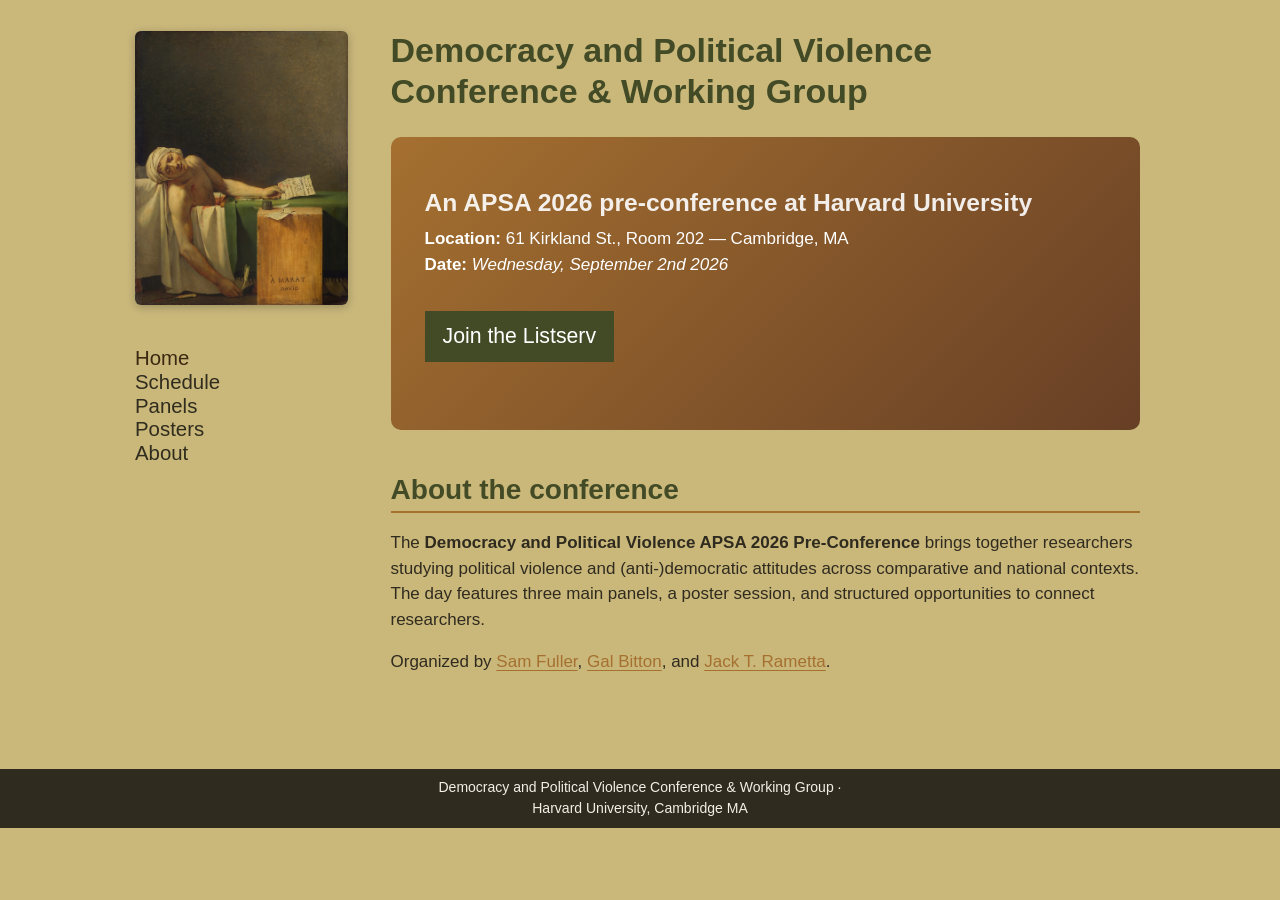
==== index.html @ 14fb2101 "Built site for gh-pages" ====
<!DOCTYPE html>
<html xmlns="http://www.w3.org/1999/xhtml" lang="en" xml:lang="en"><head>

<meta charset="utf-8">
<meta name="generator" content="quarto-1.9.38">

<meta name="viewport" content="width=device-width, initial-scale=1.0, user-scalable=yes">


<title>Democracy &amp; Political Violence Conference – Democracy &amp; Political Violence</title>
<style>
/* Default styles provided by pandoc.
** See https://pandoc.org/MANUAL.html#variables-for-html for config info.
*/
code{white-space: pre-wrap;}
span.smallcaps{font-variant: small-caps;}
div.columns{display: flex; gap: min(4vw, 1.5em);}
div.column{flex: auto; overflow-x: auto;}
div.hanging-indent{margin-left: 1.5em; text-indent: -1.5em;}
ul.task-list{list-style: none;}
ul.task-list li input[type="checkbox"] {
  width: 0.8em;
  margin: 0 0.8em 0.2em -1em; /* quarto-specific, see https://github.com/quarto-dev/quarto-cli/issues/4556 */ 
  vertical-align: middle;
}
</style>


<script src="site_libs/quarto-nav/quarto-nav.js"></script>
<script src="site_libs/quarto-nav/headroom.min.js"></script>
<script src="site_libs/clipboard/clipboard.min.js"></script>
<script src="site_libs/quarto-search/autocomplete.umd.js"></script>
<script src="site_libs/quarto-search/fuse.min.js"></script>
<script src="site_libs/quarto-search/quarto-search.js"></script>
<meta name="quarto:offset" content="./">
<link href="./favicon.ico" rel="icon">
<script src="site_libs/quarto-html/quarto.js" type="module"></script>
<script src="site_libs/quarto-html/tabsets/tabsets.js" type="module"></script>
<script src="site_libs/quarto-html/popper.min.js"></script>
<script src="site_libs/quarto-html/tippy.umd.min.js"></script>
<script src="site_libs/quarto-html/anchor.min.js"></script>
<link href="site_libs/quarto-html/tippy.css" rel="stylesheet">
<link href="site_libs/quarto-html/quarto-syntax-highlighting-15634bcf2e68342d4ad2dfa704d543f6.css" rel="stylesheet" id="quarto-text-highlighting-styles">
<script src="site_libs/bootstrap/bootstrap.min.js"></script>
<link href="site_libs/bootstrap/bootstrap-icons.css" rel="stylesheet">
<link href="site_libs/bootstrap/bootstrap-365cc5925dc5b33f3c7b5e78de36f1bb.min.css" rel="stylesheet" append-hash="true" id="quarto-bootstrap" data-mode="light">
<script id="quarto-search-options" type="application/json">{
  "location": "sidebar",
  "copy-button": false,
  "collapse-after": 3,
  "panel-placement": "start",
  "type": "textbox",
  "limit": 50,
  "keyboard-shortcut": [
    "f",
    "/",
    "s"
  ],
  "show-item-context": false,
  "language": {
    "search-no-results-text": "No results",
    "search-matching-documents-text": "matching documents",
    "search-copy-link-title": "Copy link to search",
    "search-hide-matches-text": "Hide additional matches",
    "search-more-match-text": "more match in this document",
    "search-more-matches-text": "more matches in this document",
    "search-clear-button-title": "Clear",
    "search-text-placeholder": "",
    "search-detached-cancel-button-title": "Cancel",
    "search-submit-button-title": "Submit",
    "search-label": "Search"
  }
}</script>
<link rel="icon" type="image/png" sizes="32x32" href="./favicon-32x32.png">
<link rel="icon" type="image/png" sizes="16x16" href="./favicon-16x16.png">
<link rel="apple-touch-icon" sizes="180x180" href="./apple-touch-icon.png">


<link rel="stylesheet" href="styles.css">
</head>

<body class="nav-sidebar floating fullcontent quarto-light">

<div id="quarto-search-results"></div>
  <header id="quarto-header" class="headroom fixed-top">
  <nav class="quarto-secondary-nav">
    <div class="container-fluid d-flex">
      <button type="button" class="quarto-btn-toggle btn" data-bs-toggle="collapse" role="button" data-bs-target=".quarto-sidebar-collapse-item" aria-controls="quarto-sidebar" aria-expanded="false" aria-label="Toggle sidebar navigation" onclick="if (window.quartoToggleHeadroom) { window.quartoToggleHeadroom(); }">
        <i class="bi bi-layout-text-sidebar-reverse"></i>
      </button>
        <nav class="quarto-page-breadcrumbs" aria-label="breadcrumb"><ol class="breadcrumb"><li class="breadcrumb-item"><a href="./index.html">Home</a></li></ol></nav>
        <a class="flex-grow-1" role="navigation" data-bs-toggle="collapse" data-bs-target=".quarto-sidebar-collapse-item" aria-controls="quarto-sidebar" aria-expanded="false" aria-label="Toggle sidebar navigation" onclick="if (window.quartoToggleHeadroom) { window.quartoToggleHeadroom(); }">      
        </a>
    </div>
  </nav>
</header>
<!-- content -->
<div id="quarto-content" class="quarto-container page-columns page-rows-contents page-layout-article">
<!-- sidebar -->
  <nav id="quarto-sidebar" class="sidebar collapse collapse-horizontal quarto-sidebar-collapse-item sidebar-navigation floating overflow-auto">
    <div class="pt-lg-2 mt-2 text-left sidebar-header">
      <a href="./index.html" class="sidebar-logo-link">
      <img src="./Death_of_Marat_by_David.jpg" alt="" class="sidebar-logo light-content py-0 d-lg-inline d-none">
      <img src="./Death_of_Marat_by_David.jpg" alt="" class="sidebar-logo dark-content py-0 d-lg-inline d-none">
      </a>
      </div>
    <div class="sidebar-menu-container"> 
    <ul class="list-unstyled mt-1">
        <li class="sidebar-item">
  <div class="sidebar-item-container"> 
  <a href="./index.html" class="sidebar-item-text sidebar-link active">
 <span class="menu-text">Home</span></a>
  </div>
</li>
        <li class="sidebar-item">
  <div class="sidebar-item-container"> 
  <a href="./schedule.html" class="sidebar-item-text sidebar-link">
 <span class="menu-text">Schedule</span></a>
  </div>
</li>
        <li class="sidebar-item">
  <div class="sidebar-item-container"> 
  <a href="./panels.html" class="sidebar-item-text sidebar-link">
 <span class="menu-text">Panels</span></a>
  </div>
</li>
        <li class="sidebar-item">
  <div class="sidebar-item-container"> 
  <a href="./posters.html" class="sidebar-item-text sidebar-link">
 <span class="menu-text">Posters</span></a>
  </div>
</li>
        <li class="sidebar-item">
  <div class="sidebar-item-container"> 
  <a href="./about.html" class="sidebar-item-text sidebar-link">
 <span class="menu-text">About</span></a>
  </div>
</li>
    </ul>
    </div>
</nav>
<div id="quarto-sidebar-glass" class="quarto-sidebar-collapse-item" data-bs-toggle="collapse" data-bs-target=".quarto-sidebar-collapse-item"></div>
<!-- margin-sidebar -->
    
<!-- main -->
<main class="content" id="quarto-document-content">

<header id="title-block-header" class="quarto-title-block default">
<div class="quarto-title">
<h1 class="title">Democracy and Political Violence<br>Conference &amp; Working Group</h1>
</div>



<div class="quarto-title-meta">

    
  
    
  </div>
  


</header>


<section id="an-apsa-2026-pre-conference-at-harvard-university" class="level3 hero-banner">
<h3 class="anchored" data-anchor-id="an-apsa-2026-pre-conference-at-harvard-university">An APSA 2026 pre-conference at Harvard University</h3>
<p><strong>Location:</strong> 61 Kirkland St., Room 202 — Cambridge, MA<br> <strong>Date:</strong> <em>Wednesday, September 2nd 2026</em></p>
<p><a href="https://groups.io/g/dpv/join" class="btn btn-primary btn-lg" target="_blank">Join the Listserv</a></p>
</section>
<section id="about-the-conference" class="level2">
<h2 class="anchored" data-anchor-id="about-the-conference">About the conference</h2>
<p>The <strong>Democracy and Political Violence APSA 2026 Pre-Conference</strong> brings together researchers studying political violence and (anti-)democratic attitudes across comparative and national contexts. The day features three main panels, a poster session, and structured opportunities to connect researchers.</p>
<p>Organized by <a href="https://samjfuller.com/">Sam Fuller</a>, <a href="https://galbitton5.github.io/">Gal Bitton</a>, and <a href="https://jackrametta.com/">Jack T. Rametta</a>.</p>


</section>

</main> <!-- /main -->
<script id="quarto-html-after-body" type="application/javascript">
  window.document.addEventListener("DOMContentLoaded", function (event) {
    const icon = "";
    const anchorJS = new window.AnchorJS();
    anchorJS.options = {
      placement: 'right',
      icon: icon
    };
    anchorJS.add('.anchored');
    const isCodeAnnotation = (el) => {
      for (const clz of el.classList) {
        if (clz.startsWith('code-annotation-')) {                     
          return true;
        }
      }
      return false;
    }
    const onCopySuccess = function(e) {
      // button target
      const button = e.trigger;
      // don't keep focus
      button.blur();
      // flash "checked"
      button.classList.add('code-copy-button-checked');
      var currentTitle = button.getAttribute("title");
      button.setAttribute("title", "Copied!");
      let tooltip;
      if (window.bootstrap) {
        button.setAttribute("data-bs-toggle", "tooltip");
        button.setAttribute("data-bs-placement", "left");
        button.setAttribute("data-bs-title", "Copied!");
        tooltip = new bootstrap.Tooltip(button, 
          { trigger: "manual", 
            customClass: "code-copy-button-tooltip",
            offset: [0, -8]});
        tooltip.show();    
      }
      setTimeout(function() {
        if (tooltip) {
          tooltip.hide();
          button.removeAttribute("data-bs-title");
          button.removeAttribute("data-bs-toggle");
          button.removeAttribute("data-bs-placement");
        }
        button.setAttribute("title", currentTitle);
        button.classList.remove('code-copy-button-checked');
      }, 1000);
      // clear code selection
      e.clearSelection();
    }
    const getTextToCopy = function(trigger) {
      const outerScaffold = trigger.parentElement.cloneNode(true);
      const codeEl = outerScaffold.querySelector('code');
      for (const childEl of codeEl.children) {
        if (isCodeAnnotation(childEl)) {
          childEl.remove();
        }
      }
      return codeEl.innerText;
    }
    const clipboard = new window.ClipboardJS('.code-copy-button:not([data-in-quarto-modal])', {
      text: getTextToCopy
    });
    clipboard.on('success', onCopySuccess);
    if (window.document.getElementById('quarto-embedded-source-code-modal')) {
      const clipboardModal = new window.ClipboardJS('.code-copy-button[data-in-quarto-modal]', {
        text: getTextToCopy,
        container: window.document.getElementById('quarto-embedded-source-code-modal')
      });
      clipboardModal.on('success', onCopySuccess);
    }
      var localhostRegex = new RegExp(/^(?:http|https):\/\/localhost\:?[0-9]*\//);
      var mailtoRegex = new RegExp(/^mailto:/);
        var filterRegex = new RegExp("https:\/\/dpvconf\.com");
      var isInternal = (href) => {
          return filterRegex.test(href) || localhostRegex.test(href) || mailtoRegex.test(href);
      }
      // Inspect non-navigation links and adorn them if external
     var links = window.document.querySelectorAll('a[href]:not(.nav-link):not(.navbar-brand):not(.toc-action):not(.sidebar-link):not(.sidebar-item-toggle):not(.pagination-link):not(.no-external):not([aria-hidden]):not(.dropdown-item):not(.quarto-navigation-tool):not(.about-link)');
      for (var i=0; i<links.length; i++) {
        const link = links[i];
        if (!isInternal(link.href)) {
          // undo the damage that might have been done by quarto-nav.js in the case of
          // links that we want to consider external
          if (link.dataset.originalHref !== undefined) {
            link.href = link.dataset.originalHref;
          }
        }
      }
    function tippyHover(el, contentFn, onTriggerFn, onUntriggerFn) {
      const config = {
        allowHTML: true,
        maxWidth: 500,
        delay: 100,
        arrow: false,
        appendTo: function(el) {
            return el.parentElement;
        },
        interactive: true,
        interactiveBorder: 10,
        theme: 'quarto',
        placement: 'bottom-start',
      };
      if (contentFn) {
        config.content = contentFn;
      }
      if (onTriggerFn) {
        config.onTrigger = onTriggerFn;
      }
      if (onUntriggerFn) {
        config.onUntrigger = onUntriggerFn;
      }
      window.tippy(el, config); 
    }
    const noterefs = window.document.querySelectorAll('a[role="doc-noteref"]');
    for (var i=0; i<noterefs.length; i++) {
      const ref = noterefs[i];
      tippyHover(ref, function() {
        // use id or data attribute instead here
        let href = ref.getAttribute('data-footnote-href') || ref.getAttribute('href');
        try { href = new URL(href).hash; } catch {}
        const id = href.replace(/^#\/?/, "");
        const note = window.document.getElementById(id);
        if (note) {
          return note.innerHTML;
        } else {
          return "";
        }
      });
    }
    const xrefs = window.document.querySelectorAll('a.quarto-xref');
    const processXRef = (id, note) => {
      // Strip column container classes
      const stripColumnClz = (el) => {
        el.classList.remove("page-full", "page-columns");
        if (el.children) {
          for (const child of el.children) {
            stripColumnClz(child);
          }
        }
      }
      stripColumnClz(note)
      if (id === null || id.startsWith('sec-')) {
        // Special case sections, only their first couple elements
        const container = document.createElement("div");
        if (note.children && note.children.length > 2) {
          container.appendChild(note.children[0].cloneNode(true));
          for (let i = 1; i < note.children.length; i++) {
            const child = note.children[i];
            if (child.tagName === "P" && child.innerText === "") {
              continue;
            } else {
              container.appendChild(child.cloneNode(true));
              break;
            }
          }
          if (window.Quarto?.typesetMath) {
            window.Quarto.typesetMath(container);
          }
          return container.innerHTML
        } else {
          if (window.Quarto?.typesetMath) {
            window.Quarto.typesetMath(note);
          }
          return note.innerHTML;
        }
      } else {
        // Remove any anchor links if they are present
        const anchorLink = note.querySelector('a.anchorjs-link');
        if (anchorLink) {
          anchorLink.remove();
        }
        if (window.Quarto?.typesetMath) {
          window.Quarto.typesetMath(note);
        }
        if (note.classList.contains("callout")) {
          return note.outerHTML;
        } else {
          return note.innerHTML;
        }
      }
    }
    for (var i=0; i<xrefs.length; i++) {
      const xref = xrefs[i];
      tippyHover(xref, undefined, function(instance) {
        instance.disable();
        let url = xref.getAttribute('href');
        let hash = undefined; 
        if (url.startsWith('#')) {
          hash = url;
        } else {
          try { hash = new URL(url).hash; } catch {}
        }
        if (hash) {
          const id = hash.replace(/^#\/?/, "");
          const note = window.document.getElementById(id);
          if (note !== null) {
            try {
              const html = processXRef(id, note.cloneNode(true));
              instance.setContent(html);
            } finally {
              instance.enable();
              instance.show();
            }
          } else {
            // See if we can fetch this
            fetch(url.split('#')[0])
            .then(res => res.text())
            .then(html => {
              const parser = new DOMParser();
              const htmlDoc = parser.parseFromString(html, "text/html");
              const note = htmlDoc.getElementById(id);
              if (note !== null) {
                const html = processXRef(id, note);
                instance.setContent(html);
              } 
            }).finally(() => {
              instance.enable();
              instance.show();
            });
          }
        } else {
          // See if we can fetch a full url (with no hash to target)
          // This is a special case and we should probably do some content thinning / targeting
          fetch(url)
          .then(res => res.text())
          .then(html => {
            const parser = new DOMParser();
            const htmlDoc = parser.parseFromString(html, "text/html");
            const note = htmlDoc.querySelector('main.content');
            if (note !== null) {
              // This should only happen for chapter cross references
              // (since there is no id in the URL)
              // remove the first header
              if (note.children.length > 0 && note.children[0].tagName === "HEADER") {
                note.children[0].remove();
              }
              const html = processXRef(null, note);
              instance.setContent(html);
            } 
          }).finally(() => {
            instance.enable();
            instance.show();
          });
        }
      }, function(instance) {
      });
    }
        let selectedAnnoteEl;
        const selectorForAnnotation = ( cell, annotation) => {
          let cellAttr = 'data-code-cell="' + cell + '"';
          let lineAttr = 'data-code-annotation="' +  annotation + '"';
          const selector = 'span[' + cellAttr + '][' + lineAttr + ']';
          return selector;
        }
        const selectCodeLines = (annoteEl) => {
          const doc = window.document;
          const targetCell = annoteEl.getAttribute("data-target-cell");
          const targetAnnotation = annoteEl.getAttribute("data-target-annotation");
          const annoteSpan = window.document.querySelector(selectorForAnnotation(targetCell, targetAnnotation));
          const lines = annoteSpan.getAttribute("data-code-lines").split(",");
          const lineIds = lines.map((line) => {
            return targetCell + "-" + line;
          })
          let top = null;
          let height = null;
          let parent = null;
          if (lineIds.length > 0) {
              //compute the position of the single el (top and bottom and make a div)
              const el = window.document.getElementById(lineIds[0]);
              top = el.offsetTop;
              height = el.offsetHeight;
              parent = el.parentElement.parentElement;
            if (lineIds.length > 1) {
              const lastEl = window.document.getElementById(lineIds[lineIds.length - 1]);
              const bottom = lastEl.offsetTop + lastEl.offsetHeight;
              height = bottom - top;
            }
            if (top !== null && height !== null && parent !== null) {
              // cook up a div (if necessary) and position it 
              let div = window.document.getElementById("code-annotation-line-highlight");
              if (div === null) {
                div = window.document.createElement("div");
                div.setAttribute("id", "code-annotation-line-highlight");
                div.style.position = 'absolute';
                parent.appendChild(div);
              }
              div.style.top = top - 2 + "px";
              div.style.height = height + 4 + "px";
              div.style.left = 0;
              let gutterDiv = window.document.getElementById("code-annotation-line-highlight-gutter");
              if (gutterDiv === null) {
                gutterDiv = window.document.createElement("div");
                gutterDiv.setAttribute("id", "code-annotation-line-highlight-gutter");
                gutterDiv.style.position = 'absolute';
                const codeCell = window.document.getElementById(targetCell);
                const gutter = codeCell.querySelector('.code-annotation-gutter');
                gutter.appendChild(gutterDiv);
              }
              gutterDiv.style.top = top - 2 + "px";
              gutterDiv.style.height = height + 4 + "px";
            }
            selectedAnnoteEl = annoteEl;
          }
        };
        const unselectCodeLines = () => {
          const elementsIds = ["code-annotation-line-highlight", "code-annotation-line-highlight-gutter"];
          elementsIds.forEach((elId) => {
            const div = window.document.getElementById(elId);
            if (div) {
              div.remove();
            }
          });
          selectedAnnoteEl = undefined;
        };
          // Handle positioning of the toggle
      window.addEventListener(
        "resize",
        throttle(() => {
          elRect = undefined;
          if (selectedAnnoteEl) {
            selectCodeLines(selectedAnnoteEl);
          }
        }, 10)
      );
      function throttle(fn, ms) {
      let throttle = false;
      let timer;
        return (...args) => {
          if(!throttle) { // first call gets through
              fn.apply(this, args);
              throttle = true;
          } else { // all the others get throttled
              if(timer) clearTimeout(timer); // cancel #2
              timer = setTimeout(() => {
                fn.apply(this, args);
                timer = throttle = false;
              }, ms);
          }
        };
      }
        // Attach click handler to the DT
        const annoteDls = window.document.querySelectorAll('dt[data-target-cell]');
        for (const annoteDlNode of annoteDls) {
          annoteDlNode.addEventListener('click', (event) => {
            const clickedEl = event.target;
            if (clickedEl !== selectedAnnoteEl) {
              unselectCodeLines();
              const activeEl = window.document.querySelector('dt[data-target-cell].code-annotation-active');
              if (activeEl) {
                activeEl.classList.remove('code-annotation-active');
              }
              selectCodeLines(clickedEl);
              clickedEl.classList.add('code-annotation-active');
            } else {
              // Unselect the line
              unselectCodeLines();
              clickedEl.classList.remove('code-annotation-active');
            }
          });
        }
    const findCites = (el) => {
      const parentEl = el.parentElement;
      if (parentEl) {
        const cites = parentEl.dataset.cites;
        if (cites) {
          return {
            el,
            cites: cites.split(' ')
          };
        } else {
          return findCites(el.parentElement)
        }
      } else {
        return undefined;
      }
    };
    var bibliorefs = window.document.querySelectorAll('a[role="doc-biblioref"]');
    for (var i=0; i<bibliorefs.length; i++) {
      const ref = bibliorefs[i];
      const citeInfo = findCites(ref);
      if (citeInfo) {
        tippyHover(citeInfo.el, function() {
          var popup = window.document.createElement('div');
          citeInfo.cites.forEach(function(cite) {
            var citeDiv = window.document.createElement('div');
            citeDiv.classList.add('hanging-indent');
            citeDiv.classList.add('csl-entry');
            var biblioDiv = window.document.getElementById('ref-' + cite);
            if (biblioDiv) {
              citeDiv.innerHTML = biblioDiv.innerHTML;
            }
            popup.appendChild(citeDiv);
          });
          return popup.innerHTML;
        });
      }
    }
  });
  </script>
</div> <!-- /content -->
<footer class="footer">
  <div class="nav-footer">
    <div class="nav-footer-left">
      &nbsp;
    </div>   
    <div class="nav-footer-center">
<p>Democracy and Political Violence Conference &amp; Working Group · Harvard University, Cambridge MA</p>
</div>
    <div class="nav-footer-right">
      &nbsp;
    </div>
  </div>
</footer>




</body></html>
---- site_libs/quarto-html/tippy.css ----
.tippy-box[data-animation=fade][data-state=hidden]{opacity:0}[data-tippy-root]{max-width:calc(100vw - 10px)}.tippy-box{position:relative;background-color:#333;color:#fff;border-radius:4px;font-size:14px;line-height:1.4;white-space:normal;outline:0;transition-property:transform,visibility,opacity}.tippy-box[data-placement^=top]>.tippy-arrow{bottom:0}.tippy-box[data-placement^=top]>.tippy-arrow:before{bottom:-7px;left:0;border-width:8px 8px 0;border-top-color:initial;transform-origin:center top}.tippy-box[data-placement^=bottom]>.tippy-arrow{top:0}.tippy-box[data-placement^=bottom]>.tippy-arrow:before{top:-7px;left:0;border-width:0 8px 8px;border-bottom-color:initial;transform-origin:center bottom}.tippy-box[data-placement^=left]>.tippy-arrow{right:0}.tippy-box[data-placement^=left]>.tippy-arrow:before{border-width:8px 0 8px 8px;border-left-color:initial;right:-7px;transform-origin:center left}.tippy-box[data-placement^=right]>.tippy-arrow{left:0}.tippy-box[data-placement^=right]>.tippy-arrow:before{left:-7px;border-width:8px 8px 8px 0;border-right-color:initial;transform-origin:center right}.tippy-box[data-inertia][data-state=visible]{transition-timing-function:cubic-bezier(.54,1.5,.38,1.11)}.tippy-arrow{width:16px;height:16px;color:#333}.tippy-arrow:before{content:"";position:absolute;border-color:transparent;border-style:solid}.tippy-content{position:relative;padding:5px 9px;z-index:1}
---- site_libs/quarto-html/quarto-syntax-highlighting-15634bcf2e68342d4ad2dfa704d543f6.css ----
/* quarto syntax highlight colors */
:root {
  --quarto-hl-ot-color: #003B4F;
  --quarto-hl-at-color: #657422;
  --quarto-hl-ss-color: #20794D;
  --quarto-hl-an-color: #5E5E5E;
  --quarto-hl-fu-color: #4758AB;
  --quarto-hl-st-color: #20794D;
  --quarto-hl-cf-color: #003B4F;
  --quarto-hl-op-color: #5E5E5E;
  --quarto-hl-er-color: #AD0000;
  --quarto-hl-bn-color: #AD0000;
  --quarto-hl-al-color: #AD0000;
  --quarto-hl-va-color: #111111;
  --quarto-hl-bu-color: inherit;
  --quarto-hl-ex-color: inherit;
  --quarto-hl-pp-color: #AD0000;
  --quarto-hl-in-color: #5E5E5E;
  --quarto-hl-vs-color: #20794D;
  --quarto-hl-wa-color: #5E5E5E;
  --quarto-hl-do-color: #5E5E5E;
  --quarto-hl-im-color: #00769E;
  --quarto-hl-ch-color: #20794D;
  --quarto-hl-dt-color: #AD0000;
  --quarto-hl-fl-color: #AD0000;
  --quarto-hl-co-color: #5E5E5E;
  --quarto-hl-cv-color: #5E5E5E;
  --quarto-hl-cn-color: #8f5902;
  --quarto-hl-sc-color: #5E5E5E;
  --quarto-hl-dv-color: #AD0000;
  --quarto-hl-kw-color: #003B4F;
}

/* other quarto variables */
:root {
  --quarto-font-monospace: SFMono-Regular, Menlo, Monaco, Consolas, "Liberation Mono", "Courier New", monospace;
}

/* syntax highlight based on Pandoc's rules */
pre > code.sourceCode > span {
  color: #003B4F;
}

code.sourceCode > span {
  color: #003B4F;
}

div.sourceCode,
div.sourceCode pre.sourceCode {
  color: #003B4F;
}

/* Normal */
code span {
  color: #003B4F;
}

/* Alert */
code span.al {
  color: #AD0000;
  font-style: inherit;
}

/* Annotation */
code span.an {
  color: #5E5E5E;
  font-style: inherit;
}

/* Attribute */
code span.at {
  color: #657422;
  font-style: inherit;
}

/* BaseN */
code span.bn {
  color: #AD0000;
  font-style: inherit;
}

/* BuiltIn */
code span.bu {
  font-style: inherit;
}

/* ControlFlow */
code span.cf {
  color: #003B4F;
  font-weight: bold;
  font-style: inherit;
}

/* Char */
code span.ch {
  color: #20794D;
  font-style: inherit;
}

/* Constant */
code span.cn {
  color: #8f5902;
  font-style: inherit;
}

/* Comment */
code span.co {
  color: #5E5E5E;
  font-style: inherit;
}

/* CommentVar */
code span.cv {
  color: #5E5E5E;
  font-style: italic;
}

/* Documentation */
code span.do {
  color: #5E5E5E;
  font-style: italic;
}

/* DataType */
code span.dt {
  color: #AD0000;
  font-style: inherit;
}

/* DecVal */
code span.dv {
  color: #AD0000;
  font-style: inherit;
}

/* Error */
code span.er {
  color: #AD0000;
  font-style: inherit;
}

/* Extension */
code span.ex {
  font-style: inherit;
}

/* Float */
code span.fl {
  color: #AD0000;
  font-style: inherit;
}

/* Function */
code span.fu {
  color: #4758AB;
  font-style: inherit;
}

/* Import */
code span.im {
  color: #00769E;
  font-style: inherit;
}

/* Information */
code span.in {
  color: #5E5E5E;
  font-style: inherit;
}

/* Keyword */
code span.kw {
  color: #003B4F;
  font-weight: bold;
  font-style: inherit;
}

/* Operator */
code span.op {
  color: #5E5E5E;
  font-style: inherit;
}

/* Other */
code span.ot {
  color: #003B4F;
  font-style: inherit;
}

/* Preprocessor */
code span.pp {
  color: #AD0000;
  font-style: inherit;
}

/* SpecialChar */
code span.sc {
  color: #5E5E5E;
  font-style: inherit;
}

/* SpecialString */
code span.ss {
  color: #20794D;
  font-style: inherit;
}

/* String */
code span.st {
  color: #20794D;
  font-style: inherit;
}

/* Variable */
code span.va {
  color: #111111;
  font-style: inherit;
}

/* VerbatimString */
code span.vs {
  color: #20794D;
  font-style: inherit;
}

/* Warning */
code span.wa {
  color: #5E5E5E;
  font-style: italic;
}

.prevent-inlining {
  content: "</";
}

/*# sourceMappingURL=f23921c56f73e400b49028c9186a1aa0.css.map */
---- styles.css ----
/* Sidebar painting (The Death of Marat, J-L. David, 1793) */
.sidebar-logo {
  width: 100%;
  max-width: 240px;
  height: auto;
  border-radius: 6px;
  margin: 0 auto 1.25rem;
  display: block;
  box-shadow: 0 2px 10px rgba(0,0,0,.25);
}
.sidebar-logo-link { display: block; }

.hero-banner {
  background: linear-gradient(135deg, #A57030 0%, #673F25 100%);
  color: #fff;
  padding: 3rem 2rem;
  border-radius: 10px;
  margin: 1.5rem 0 2.5rem;
}
.hero-banner h3 { color: #fff; margin-top: 0; }
.hero-banner a.btn { margin-top: 1rem; }

h2 { border-bottom: 2px solid #A57030; padding-bottom: .3rem; margin-top: 2rem; }
table { font-size: .95rem; }
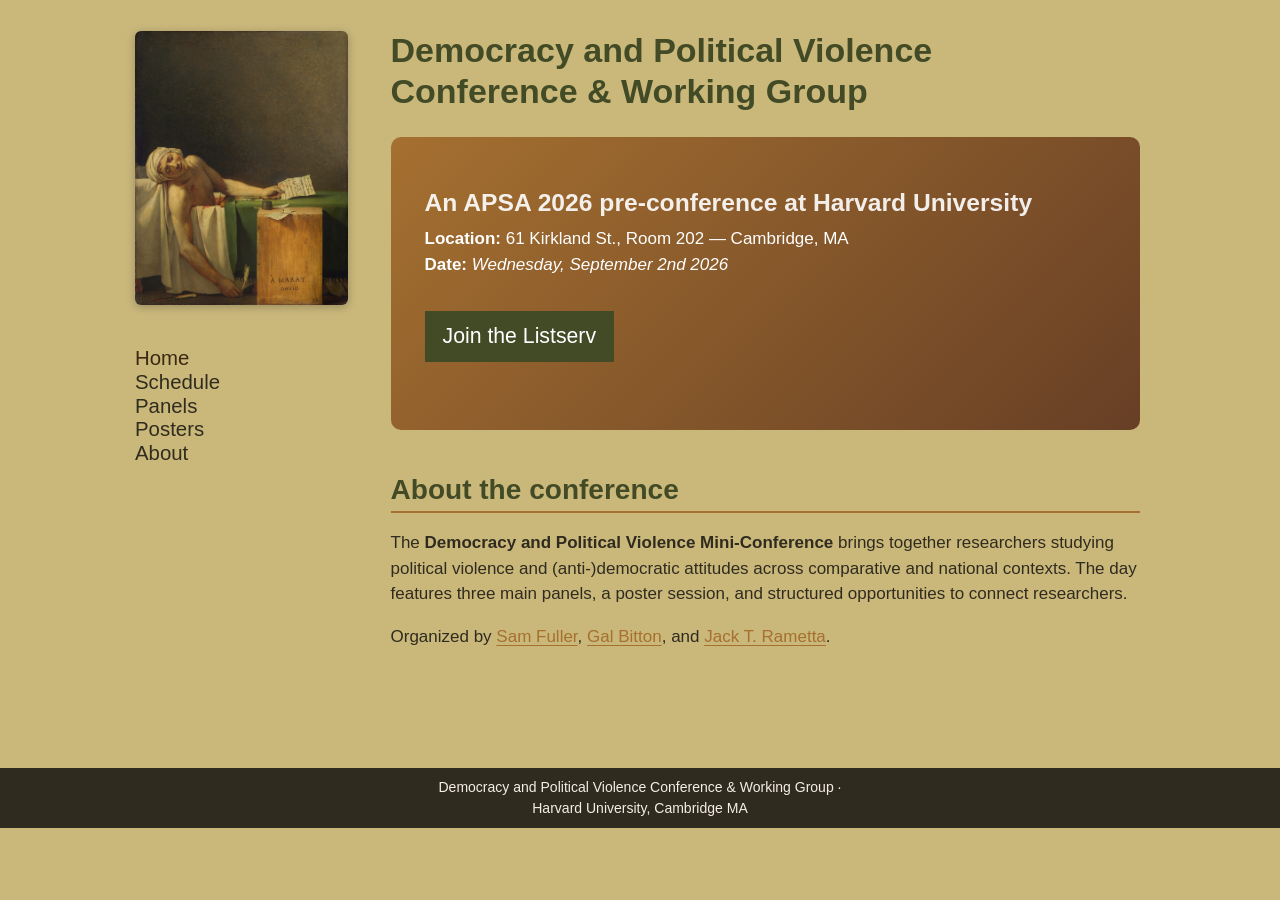
==== commit f2045577: "Built site for gh-pages" ====
--- a/index.html
+++ b/index.html
@@ -171,7 +171,7 @@
 </section>
 <section id="about-the-conference" class="level2">
 <h2 class="anchored" data-anchor-id="about-the-conference">About the conference</h2>
-<p>The <strong>Democracy and Political Violence APSA 2026 Pre-Conference</strong> brings together researchers studying political violence and (anti-)democratic attitudes across comparative and national contexts. The day features three main panels, a poster session, and structured opportunities to connect researchers.</p>
+<p>The <strong>Democracy and Political Violence Mini-Conference</strong> brings together researchers studying political violence and (anti-)democratic attitudes across comparative and national contexts. The day features three main panels, a poster session, and structured opportunities to connect researchers.</p>
 <p>Organized by <a href="https://samjfuller.com/">Sam Fuller</a>, <a href="https://galbitton5.github.io/">Gal Bitton</a>, and <a href="https://jackrametta.com/">Jack T. Rametta</a>.</p>
 
 
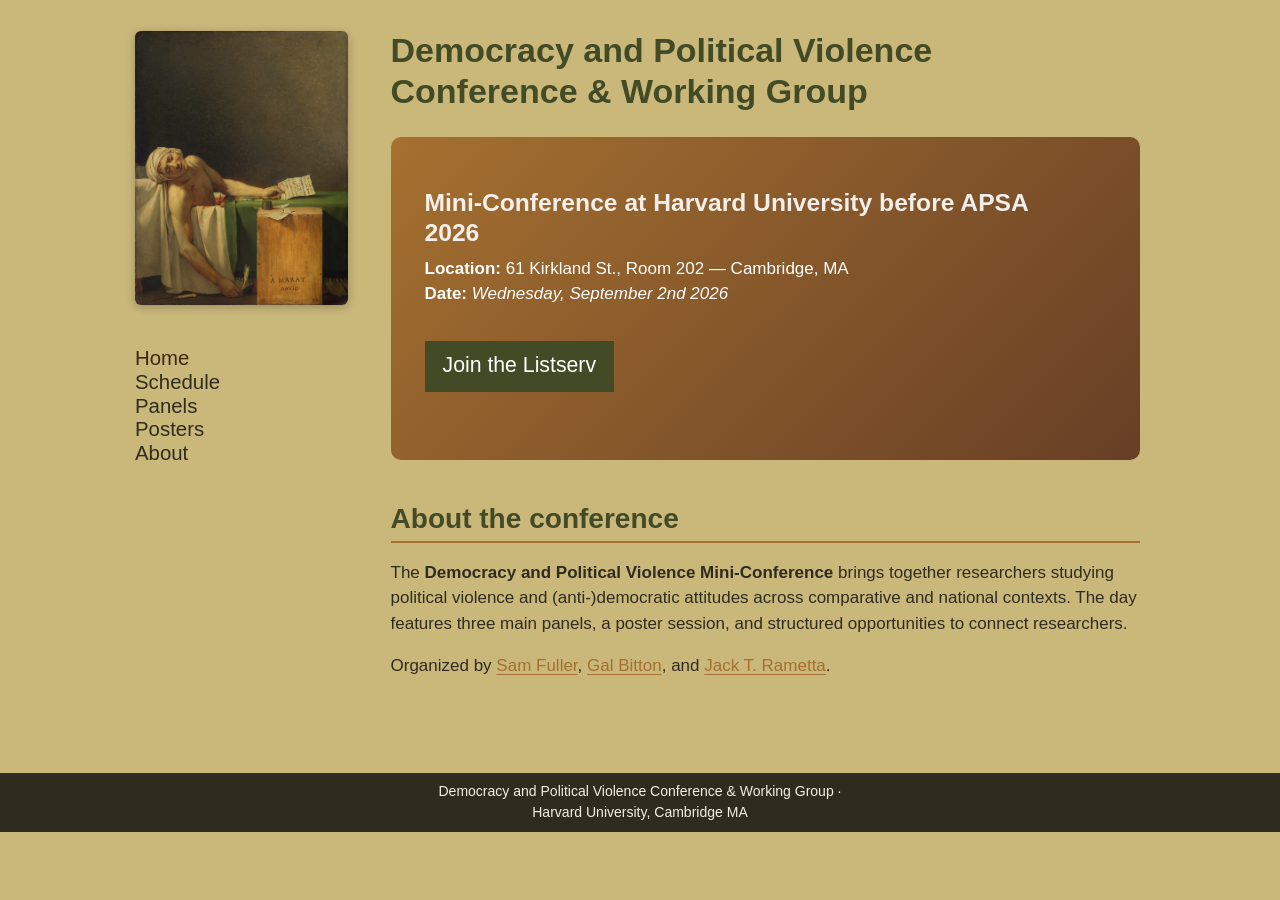
==== commit 492c6d11: "Built site for gh-pages" ====
--- a/index.html
+++ b/index.html
@@ -164,8 +164,8 @@
 </header>
 
 
-<section id="an-apsa-2026-pre-conference-at-harvard-university" class="level3 hero-banner">
-<h3 class="anchored" data-anchor-id="an-apsa-2026-pre-conference-at-harvard-university">An APSA 2026 pre-conference at Harvard University</h3>
+<section id="mini-conference-at-harvard-university-before-apsa-2026" class="level3 hero-banner">
+<h3 class="anchored" data-anchor-id="mini-conference-at-harvard-university-before-apsa-2026">Mini-Conference at Harvard University before APSA 2026</h3>
 <p><strong>Location:</strong> 61 Kirkland St., Room 202 — Cambridge, MA<br> <strong>Date:</strong> <em>Wednesday, September 2nd 2026</em></p>
 <p><a href="https://groups.io/g/dpv/join" class="btn btn-primary btn-lg" target="_blank">Join the Listserv</a></p>
 </section>
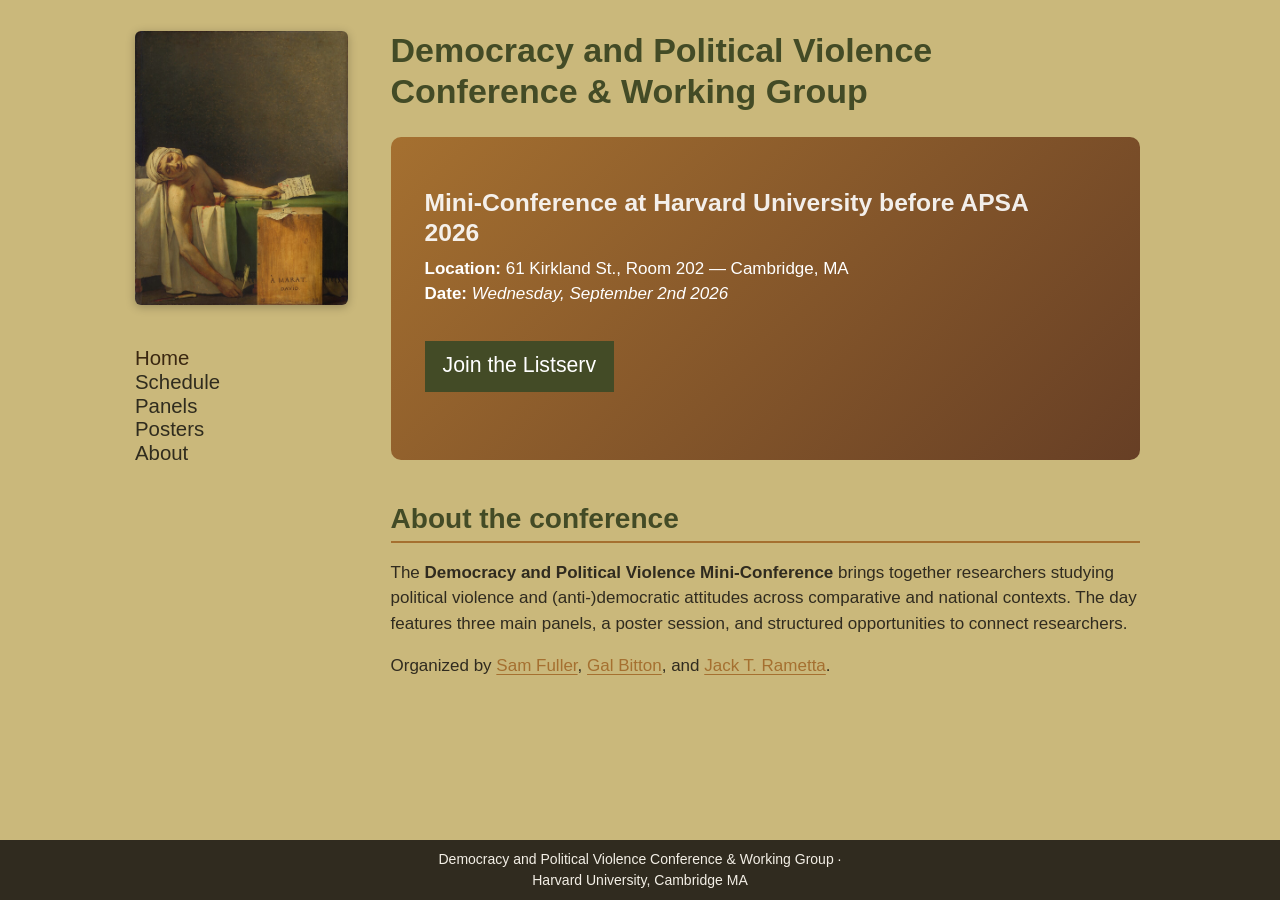
==== commit 5d3a4278: "Built site for gh-pages" ====
--- a/index.html
+++ b/index.html
@@ -2,7 +2,7 @@
 <html xmlns="http://www.w3.org/1999/xhtml" lang="en" xml:lang="en"><head>
 
 <meta charset="utf-8">
-<meta name="generator" content="quarto-1.9.38">
+<meta name="generator" content="quarto-1.10.18">
 
 <meta name="viewport" content="width=device-width, initial-scale=1.0, user-scalable=yes">
 
@@ -12,10 +12,13 @@
 /* Default styles provided by pandoc.
 ** See https://pandoc.org/MANUAL.html#variables-for-html for config info.
 */
-code{white-space: pre-wrap;}
 span.smallcaps{font-variant: small-caps;}
-div.columns{display: flex; gap: min(4vw, 1.5em);}
-div.column{flex: auto; overflow-x: auto;}
+div.columns{display: flex; gap: 1.5em;}
+div.column{flex: auto;}
+@media screen {
+div.columns{gap: min(4vw, 1.5em);}
+div.column{overflow-x: auto;}
+}
 div.hanging-indent{margin-left: 1.5em; text-indent: -1.5em;}
 ul.task-list{list-style: none;}
 ul.task-list li input[type="checkbox"] {
@@ -40,10 +43,10 @@
 <script src="site_libs/quarto-html/tippy.umd.min.js"></script>
 <script src="site_libs/quarto-html/anchor.min.js"></script>
 <link href="site_libs/quarto-html/tippy.css" rel="stylesheet">
-<link href="site_libs/quarto-html/quarto-syntax-highlighting-15634bcf2e68342d4ad2dfa704d543f6.css" rel="stylesheet" id="quarto-text-highlighting-styles">
+<link href="site_libs/quarto-html/quarto-syntax-highlighting-64a204ab8560d761af7679ceaba22944.css" rel="stylesheet" id="quarto-text-highlighting-styles">
 <script src="site_libs/bootstrap/bootstrap.min.js"></script>
 <link href="site_libs/bootstrap/bootstrap-icons.css" rel="stylesheet">
-<link href="site_libs/bootstrap/bootstrap-365cc5925dc5b33f3c7b5e78de36f1bb.min.css" rel="stylesheet" append-hash="true" id="quarto-bootstrap" data-mode="light">
+<link href="site_libs/bootstrap/bootstrap-494ec99f91974c9e9f690cc7c2a9b9bd.min.css" rel="stylesheet" append-hash="true" id="quarto-bootstrap" data-mode="light">
 <script id="quarto-search-options" type="application/json">{
   "location": "sidebar",
   "copy-button": false,
--- a/site_libs/quarto-html/quarto-syntax-highlighting-64a204ab8560d761af7679ceaba22944.css
+++ b/site_libs/quarto-html/quarto-syntax-highlighting-64a204ab8560d761af7679ceaba22944.css
@@ -0,0 +1,236 @@
+/* quarto syntax highlight colors */
+:root {
+  --quarto-hl-ot-color: #003B4F;
+  --quarto-hl-at-color: #657422;
+  --quarto-hl-ss-color: #20794D;
+  --quarto-hl-an-color: #5E5E5E;
+  --quarto-hl-fu-color: #4758AB;
+  --quarto-hl-st-color: #20794D;
+  --quarto-hl-cf-color: #003B4F;
+  --quarto-hl-op-color: #5E5E5E;
+  --quarto-hl-er-color: #AD0000;
+  --quarto-hl-bn-color: #AD0000;
+  --quarto-hl-al-color: #AD0000;
+  --quarto-hl-va-color: #111111;
+  --quarto-hl-bu-color: inherit;
+  --quarto-hl-ex-color: inherit;
+  --quarto-hl-pp-color: #AD0000;
+  --quarto-hl-in-color: #5E5E5E;
+  --quarto-hl-vs-color: #20794D;
+  --quarto-hl-wa-color: #5E5E5E;
+  --quarto-hl-do-color: #5E5E5E;
+  --quarto-hl-im-color: #00769E;
+  --quarto-hl-ch-color: #20794D;
+  --quarto-hl-dt-color: #AD0000;
+  --quarto-hl-fl-color: #AD0000;
+  --quarto-hl-co-color: #5E5E5E;
+  --quarto-hl-cv-color: #5E5E5E;
+  --quarto-hl-cn-color: #8f5902;
+  --quarto-hl-sc-color: #5E5E5E;
+  --quarto-hl-dv-color: #AD0000;
+  --quarto-hl-kw-color: #003B4F;
+}
+
+/* other quarto variables */
+:root {
+  --quarto-font-monospace: SFMono-Regular, Menlo, Monaco, Consolas, "Liberation Mono", "Courier New", monospace;
+}
+
+/* syntax highlight based on Pandoc's rules */
+pre > code.sourceCode > span {
+  color: #003B4F;
+}
+
+code.sourceCode > span {
+  color: #003B4F;
+}
+
+div.sourceCode,
+div.sourceCode pre.sourceCode {
+  color: #003B4F;
+}
+
+/* Normal */
+code span {
+  color: #003B4F;
+}
+
+/* Alert */
+code span.al {
+  color: #AD0000;
+  font-style: inherit;
+}
+
+/* Annotation */
+code span.an {
+  color: #5E5E5E;
+  font-style: inherit;
+}
+
+/* Attribute */
+code span.at {
+  color: #657422;
+  font-style: inherit;
+}
+
+/* BaseN */
+code span.bn {
+  color: #AD0000;
+  font-style: inherit;
+}
+
+/* BuiltIn */
+code span.bu {
+  font-style: inherit;
+}
+
+/* ControlFlow */
+code span.cf {
+  color: #003B4F;
+  font-weight: bold;
+  font-style: inherit;
+}
+
+/* Char */
+code span.ch {
+  color: #20794D;
+  font-style: inherit;
+}
+
+/* Constant */
+code span.cn {
+  color: #8f5902;
+  font-style: inherit;
+}
+
+/* Comment */
+code span.co {
+  color: #5E5E5E;
+  font-style: inherit;
+}
+
+/* CommentVar */
+code span.cv {
+  color: #5E5E5E;
+  font-style: italic;
+}
+
+/* Documentation */
+code span.do {
+  color: #5E5E5E;
+  font-style: italic;
+}
+
+/* DataType */
+code span.dt {
+  color: #AD0000;
+  font-style: inherit;
+}
+
+/* DecVal */
+code span.dv {
+  color: #AD0000;
+  font-style: inherit;
+}
+
+/* Error */
+code span.er {
+  color: #AD0000;
+  font-style: inherit;
+}
+
+/* Extension */
+code span.ex {
+  font-style: inherit;
+}
+
+/* Float */
+code span.fl {
+  color: #AD0000;
+  font-style: inherit;
+}
+
+/* Function */
+code span.fu {
+  color: #4758AB;
+  font-style: inherit;
+}
+
+/* Import */
+code span.im {
+  color: #00769E;
+  font-style: inherit;
+}
+
+/* Information */
+code span.in {
+  color: #5E5E5E;
+  font-style: inherit;
+}
+
+/* Keyword */
+code span.kw {
+  color: #003B4F;
+  font-weight: bold;
+  font-style: inherit;
+}
+
+/* Operator */
+code span.op {
+  color: #5E5E5E;
+  font-style: inherit;
+}
+
+/* Other */
+code span.ot {
+  color: #003B4F;
+  font-style: inherit;
+}
+
+/* Preprocessor */
+code span.pp {
+  color: #AD0000;
+  font-style: inherit;
+}
+
+/* SpecialChar */
+code span.sc {
+  color: #5E5E5E;
+  font-style: inherit;
+}
+
+/* SpecialString */
+code span.ss {
+  color: #20794D;
+  font-style: inherit;
+}
+
+/* String */
+code span.st {
+  color: #20794D;
+  font-style: inherit;
+}
+
+/* Variable */
+code span.va {
+  color: #111111;
+  font-style: inherit;
+}
+
+/* VerbatimString */
+code span.vs {
+  color: #20794D;
+  font-style: inherit;
+}
+
+/* Warning */
+code span.wa {
+  color: #5E5E5E;
+  font-style: italic;
+}
+
+.prevent-inlining {
+  content: "</";
+}
+
+/*# sourceMappingURL=9d8d5bb603a83b8298b89080a598c93b.css.map */
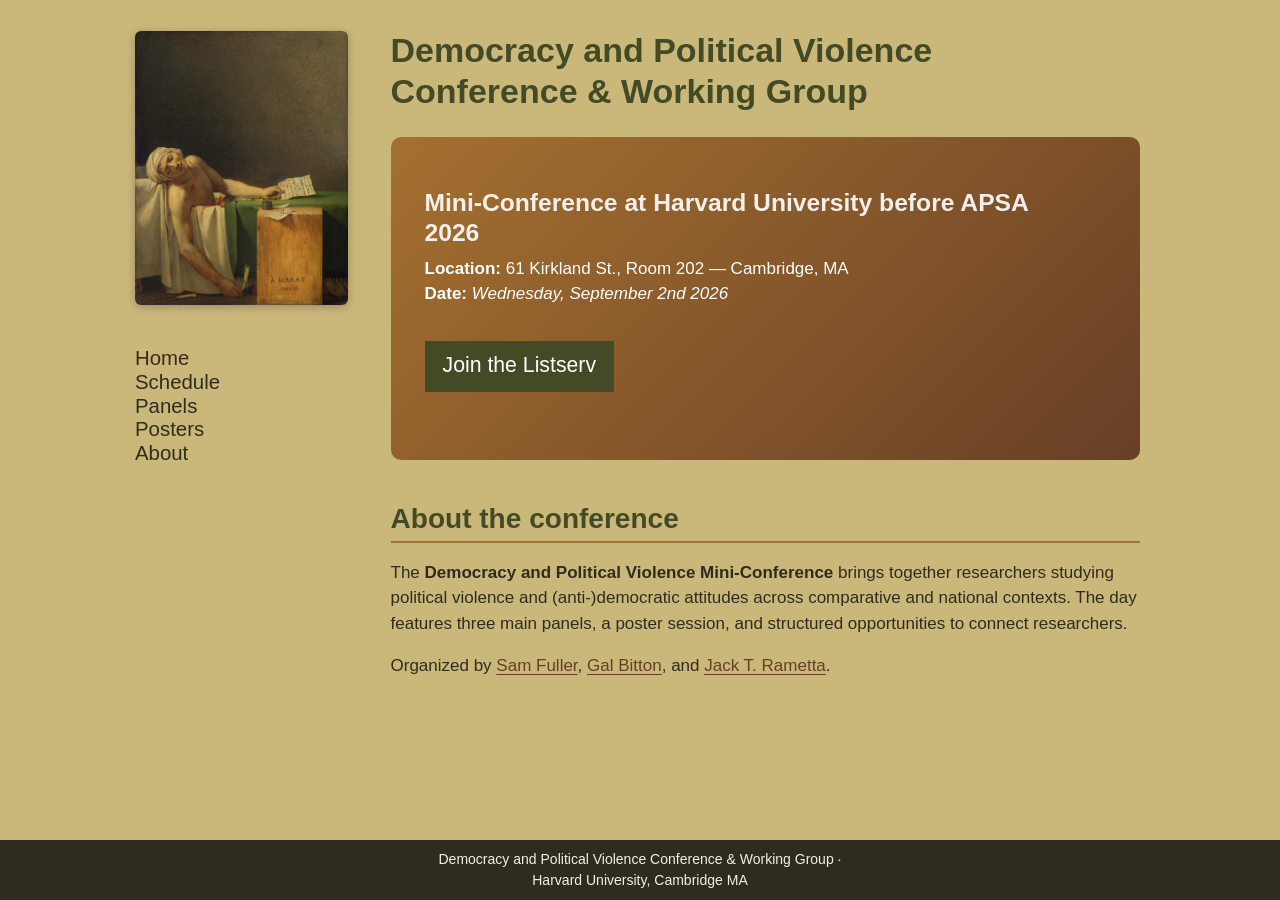
==== commit 448bcc8d: "Built site for gh-pages" ====
--- a/index.html
+++ b/index.html
@@ -46,7 +46,7 @@
 <link href="site_libs/quarto-html/quarto-syntax-highlighting-64a204ab8560d761af7679ceaba22944.css" rel="stylesheet" id="quarto-text-highlighting-styles">
 <script src="site_libs/bootstrap/bootstrap.min.js"></script>
 <link href="site_libs/bootstrap/bootstrap-icons.css" rel="stylesheet">
-<link href="site_libs/bootstrap/bootstrap-494ec99f91974c9e9f690cc7c2a9b9bd.min.css" rel="stylesheet" append-hash="true" id="quarto-bootstrap" data-mode="light">
+<link href="site_libs/bootstrap/bootstrap-ae2d7ea6c217431b5d0206558816e83b.min.css" rel="stylesheet" append-hash="true" id="quarto-bootstrap" data-mode="light">
 <script id="quarto-search-options" type="application/json">{
   "location": "sidebar",
   "copy-button": false,
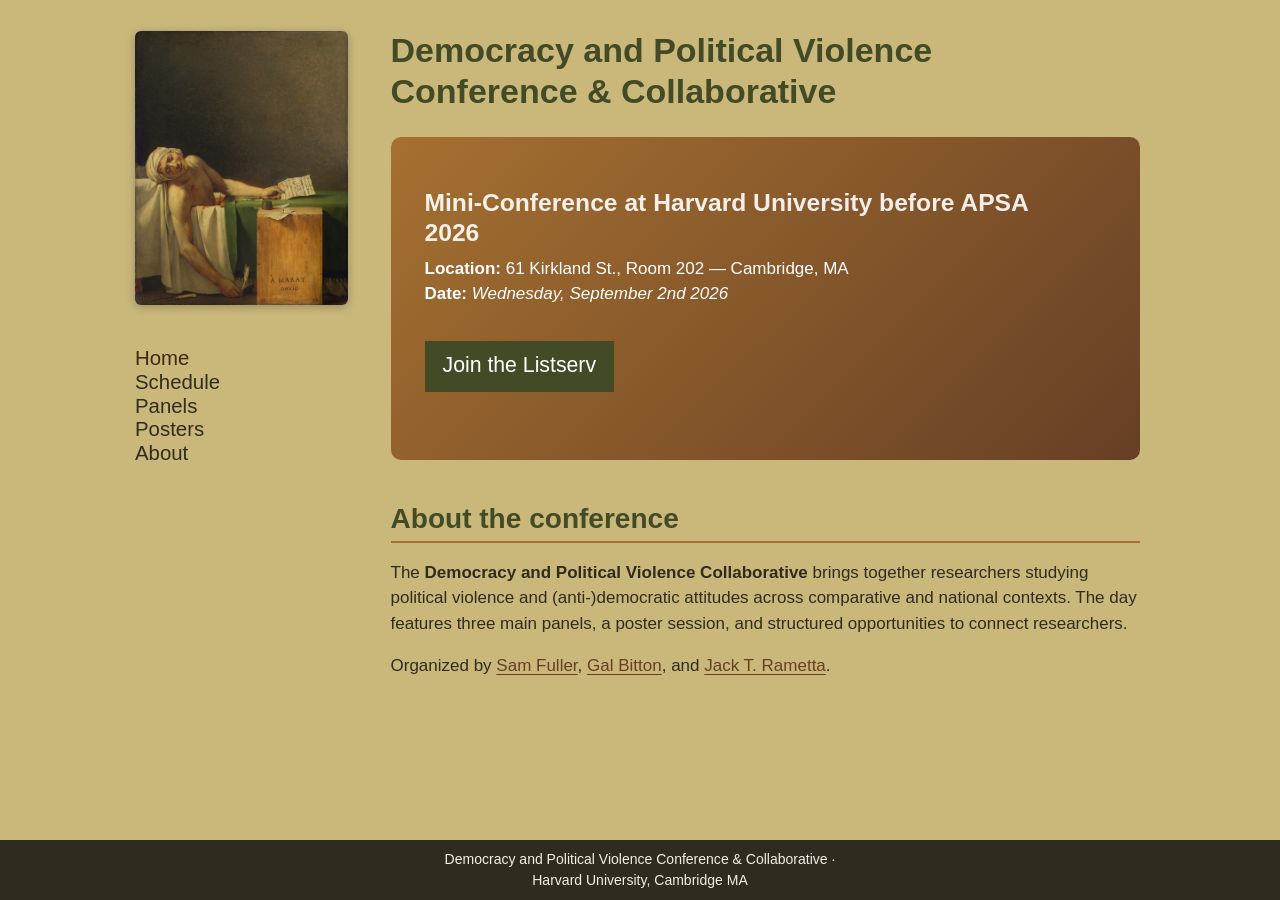
==== commit 85f2e792: "Built site for gh-pages" ====
--- a/index.html
+++ b/index.html
@@ -150,7 +150,7 @@
 
 <header id="title-block-header" class="quarto-title-block default">
 <div class="quarto-title">
-<h1 class="title">Democracy and Political Violence<br>Conference &amp; Working Group</h1>
+<h1 class="title">Democracy and Political Violence<br>Conference &amp; Collaborative</h1>
 </div>
 
 
@@ -174,7 +174,7 @@
 </section>
 <section id="about-the-conference" class="level2">
 <h2 class="anchored" data-anchor-id="about-the-conference">About the conference</h2>
-<p>The <strong>Democracy and Political Violence Mini-Conference</strong> brings together researchers studying political violence and (anti-)democratic attitudes across comparative and national contexts. The day features three main panels, a poster session, and structured opportunities to connect researchers.</p>
+<p>The <strong>Democracy and Political Violence Collaborative</strong> brings together researchers studying political violence and (anti-)democratic attitudes across comparative and national contexts. The day features three main panels, a poster session, and structured opportunities to connect researchers.</p>
 <p>Organized by <a href="https://samjfuller.com/">Sam Fuller</a>, <a href="https://galbitton5.github.io/">Gal Bitton</a>, and <a href="https://jackrametta.com/">Jack T. Rametta</a>.</p>
 
 
@@ -588,7 +588,7 @@
       &nbsp;
     </div>   
     <div class="nav-footer-center">
-<p>Democracy and Political Violence Conference &amp; Working Group · Harvard University, Cambridge MA</p>
+<p>Democracy and Political Violence Conference &amp; Collaborative · Harvard University, Cambridge MA</p>
 </div>
     <div class="nav-footer-right">
       &nbsp;
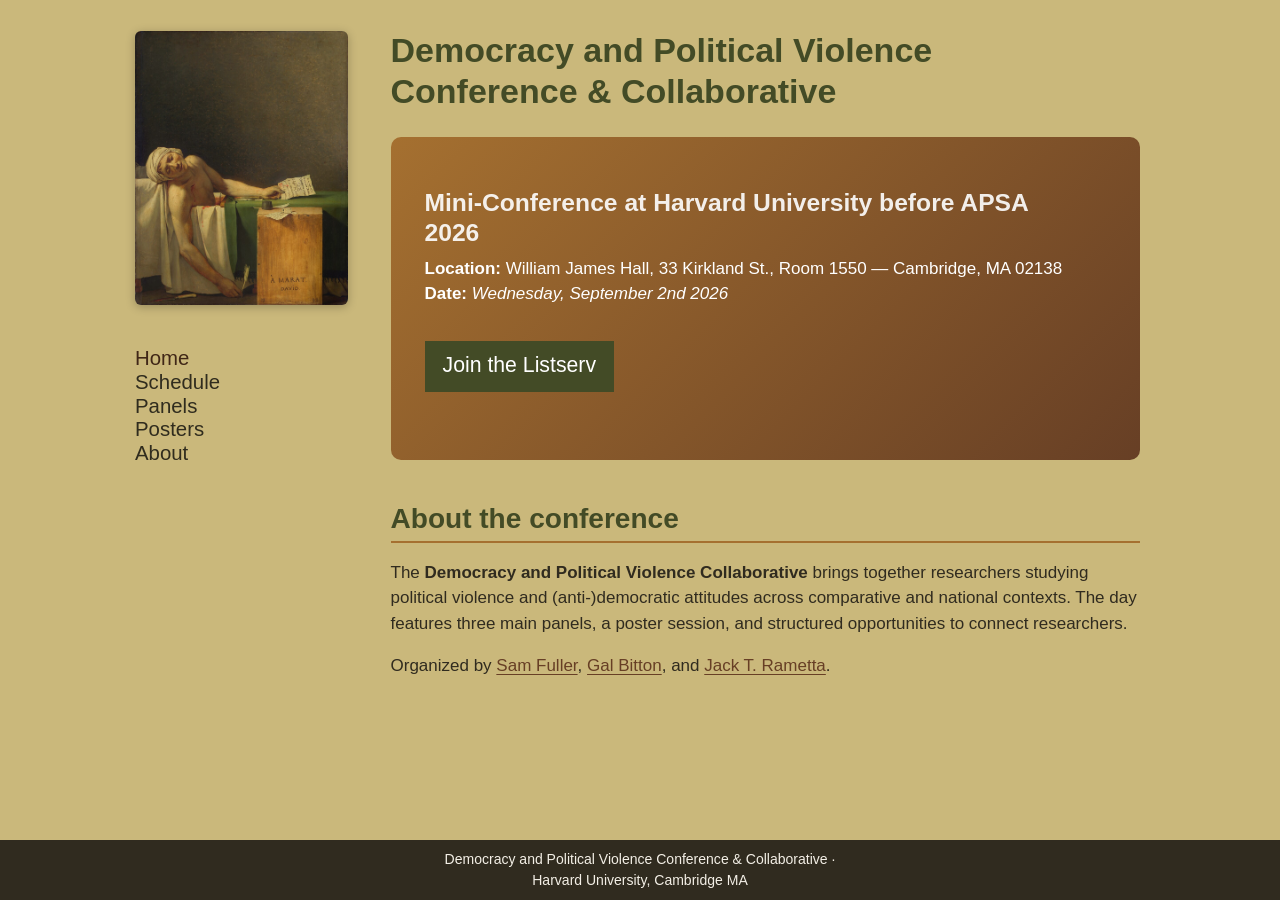
==== commit dea7ad4d: "Built site for gh-pages" ====
--- a/index.html
+++ b/index.html
@@ -169,7 +169,7 @@
 
 <section id="mini-conference-at-harvard-university-before-apsa-2026" class="level3 hero-banner">
 <h3 class="anchored" data-anchor-id="mini-conference-at-harvard-university-before-apsa-2026">Mini-Conference at Harvard University before APSA 2026</h3>
-<p><strong>Location:</strong> 61 Kirkland St., Room 202 — Cambridge, MA<br> <strong>Date:</strong> <em>Wednesday, September 2nd 2026</em></p>
+<p><strong>Location:</strong> William James Hall, 33 Kirkland St., Room 1550 — Cambridge, MA 02138<br> <strong>Date:</strong> <em>Wednesday, September 2nd 2026</em></p>
 <p><a href="https://groups.io/g/dpv/join" class="btn btn-primary btn-lg" target="_blank">Join the Listserv</a></p>
 </section>
 <section id="about-the-conference" class="level2">
--- a/styles.css
+++ b/styles.css
@@ -22,3 +22,17 @@
 
 h2 { border-bottom: 2px solid #A57030; padding-bottom: .3rem; margin-top: 2rem; }
 table { font-size: .95rem; }
+
+.panel-structure {
+  background: #faf7f2;
+  border-left: 3px solid #A57030;
+  border-radius: 4px;
+  padding: .75rem 1rem;
+  font-size: .85rem;
+}
+.panel-structure h3 {
+  margin-top: 0;
+  font-size: .95rem;
+  color: #A57030;
+}
+.panel-structure ul { padding-left: 1.1rem; margin-bottom: .5rem; }
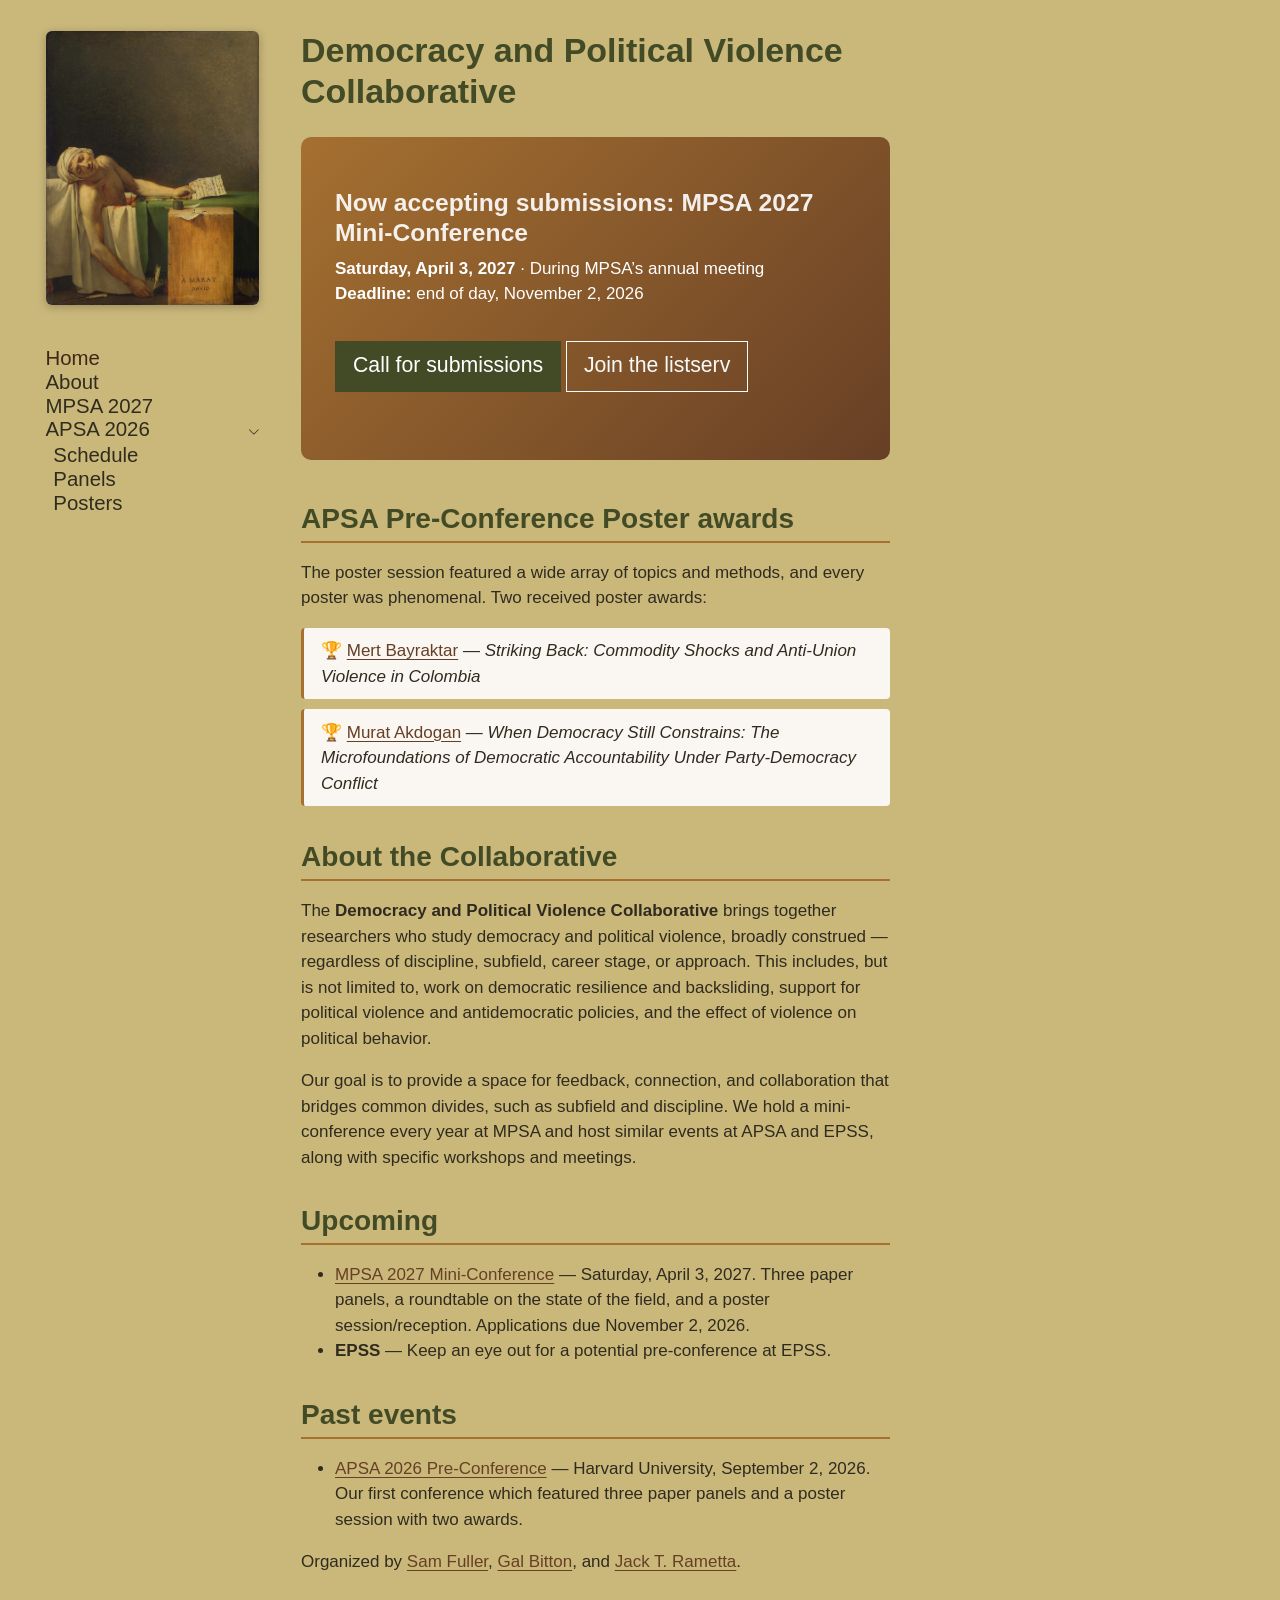
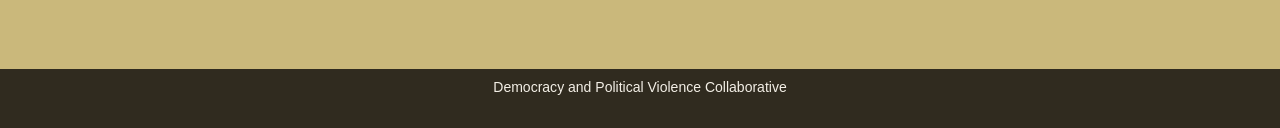
==== commit ee329006: "Built site for gh-pages" ====
--- a/index.html
+++ b/index.html
@@ -7,7 +7,7 @@
 <meta name="viewport" content="width=device-width, initial-scale=1.0, user-scalable=yes">
 
 
-<title>Democracy &amp; Political Violence Conference – Democracy &amp; Political Violence</title>
+<title>Democracy &amp; Political Violence Collaborative – Democracy &amp; Political Violence</title>
 <style>
 /* Default styles provided by pandoc.
 ** See https://pandoc.org/MANUAL.html#variables-for-html for config info.
@@ -46,7 +46,7 @@
 <link href="site_libs/quarto-html/quarto-syntax-highlighting-64a204ab8560d761af7679ceaba22944.css" rel="stylesheet" id="quarto-text-highlighting-styles">
 <script src="site_libs/bootstrap/bootstrap.min.js"></script>
 <link href="site_libs/bootstrap/bootstrap-icons.css" rel="stylesheet">
-<link href="site_libs/bootstrap/bootstrap-ae2d7ea6c217431b5d0206558816e83b.min.css" rel="stylesheet" append-hash="true" id="quarto-bootstrap" data-mode="light">
+<link href="site_libs/bootstrap/bootstrap-694a2c9de66e2cb94db8f1289ca762a0.min.css" rel="stylesheet" append-hash="true" id="quarto-bootstrap" data-mode="light">
 <script id="quarto-search-options" type="application/json">{
   "location": "sidebar",
   "copy-button": false,
@@ -117,28 +117,45 @@
 </li>
         <li class="sidebar-item">
   <div class="sidebar-item-container"> 
-  <a href="./schedule.html" class="sidebar-item-text sidebar-link">
- <span class="menu-text">Schedule</span></a>
+  <a href="./about.html" class="sidebar-item-text sidebar-link">
+ <span class="menu-text">About</span></a>
   </div>
 </li>
         <li class="sidebar-item">
   <div class="sidebar-item-container"> 
-  <a href="./panels.html" class="sidebar-item-text sidebar-link">
+  <a href="./mpsa2027/index.html" class="sidebar-item-text sidebar-link">
+ <span class="menu-text">MPSA 2027</span></a>
+  </div>
+</li>
+        <li class="sidebar-item sidebar-item-section">
+      <div class="sidebar-item-container"> 
+            <a href="./apsa2026/index.html" class="sidebar-item-text sidebar-link">
+ <span class="menu-text">APSA 2026</span></a>
+          <a class="sidebar-item-toggle text-start" data-bs-toggle="collapse" data-bs-target="#quarto-sidebar-section-1" role="navigation" aria-expanded="true" aria-label="Toggle section">
+            <i class="bi bi-chevron-right ms-2"></i>
+          </a> 
+      </div>
+      <ul id="quarto-sidebar-section-1" class="collapse list-unstyled sidebar-section depth1 show">  
+          <li class="sidebar-item">
+  <div class="sidebar-item-container"> 
+  <a href="./apsa2026/schedule.html" class="sidebar-item-text sidebar-link">
+ <span class="menu-text">Schedule</span></a>
+  </div>
+</li>
+          <li class="sidebar-item">
+  <div class="sidebar-item-container"> 
+  <a href="./apsa2026/panels.html" class="sidebar-item-text sidebar-link">
  <span class="menu-text">Panels</span></a>
   </div>
 </li>
-        <li class="sidebar-item">
+          <li class="sidebar-item">
   <div class="sidebar-item-container"> 
-  <a href="./posters.html" class="sidebar-item-text sidebar-link">
+  <a href="./apsa2026/posters.html" class="sidebar-item-text sidebar-link">
  <span class="menu-text">Posters</span></a>
   </div>
 </li>
-        <li class="sidebar-item">
-  <div class="sidebar-item-container"> 
-  <a href="./about.html" class="sidebar-item-text sidebar-link">
- <span class="menu-text">About</span></a>
-  </div>
-</li>
+      </ul>
+  </li>
     </ul>
     </div>
 </nav>
@@ -150,7 +167,7 @@
 
 <header id="title-block-header" class="quarto-title-block default">
 <div class="quarto-title">
-<h1 class="title">Democracy and Political Violence<br>Conference &amp; Collaborative</h1>
+<h1 class="title">Democracy and Political Violence<br>Collaborative</h1>
 </div>
 
 
@@ -167,14 +184,38 @@
 </header>
 
 
-<section id="mini-conference-at-harvard-university-before-apsa-2026" class="level3 hero-banner">
-<h3 class="anchored" data-anchor-id="mini-conference-at-harvard-university-before-apsa-2026">Mini-Conference at Harvard University before APSA 2026</h3>
-<p><strong>Location:</strong> William James Hall, 33 Kirkland St., Room 1550 — Cambridge, MA 02138<br> <strong>Date:</strong> <em>Wednesday, September 2nd 2026</em></p>
-<p><a href="https://groups.io/g/dpv/join" class="btn btn-primary btn-lg" target="_blank">Join the Listserv</a></p>
+<section id="now-accepting-submissions-mpsa-2027-mini-conference" class="level3 hero-banner">
+<h3 class="anchored" data-anchor-id="now-accepting-submissions-mpsa-2027-mini-conference">Now accepting submissions: MPSA 2027 Mini-Conference</h3>
+<p><strong>Saturday, April 3, 2027</strong> · During MPSA’s annual meeting<br> <strong>Deadline:</strong> end of day, November 2, 2026</p>
+<p><a href="./mpsa2027/index.html" class="btn btn-primary btn-lg">Call for submissions</a> <a href="https://groups.io/g/dpv/join" class="btn btn-outline-light btn-lg" target="_blank">Join the listserv</a></p>
 </section>
-<section id="about-the-conference" class="level2">
-<h2 class="anchored" data-anchor-id="about-the-conference">About the conference</h2>
-<p>The <strong>Democracy and Political Violence Collaborative</strong> brings together researchers studying political violence and (anti-)democratic attitudes across comparative and national contexts. The day features three main panels, a poster session, and structured opportunities to connect researchers.</p>
+<section id="apsa-pre-conference-poster-awards" class="level2">
+<h2 class="anchored" data-anchor-id="apsa-pre-conference-poster-awards">APSA Pre-Conference Poster awards</h2>
+<p>The poster session featured a wide array of topics and methods, and every poster was phenomenal. Two received poster awards:</p>
+<div class="award-list">
+<ul>
+<li>🏆 <strong><a href="https://www.linkedin.com/in/mertbayraktar/">Mert Bayraktar</a></strong> — <em>Striking Back: Commodity Shocks and Anti-Union Violence in Colombia</em></li>
+<li>🏆 <strong><a href="https://www.muratakdogan.com/">Murat Akdogan</a></strong> — <em>When Democracy Still Constrains: The Microfoundations of Democratic Accountability Under Party-Democracy Conflict</em></li>
+</ul>
+</div>
+</section>
+<section id="about-the-collaborative" class="level2">
+<h2 class="anchored" data-anchor-id="about-the-collaborative">About the Collaborative</h2>
+<p>The <strong>Democracy and Political Violence Collaborative</strong> brings together researchers who study democracy and political violence, broadly construed — regardless of discipline, subfield, career stage, or approach. This includes, but is not limited to, work on democratic resilience and backsliding, support for political violence and antidemocratic policies, and the effect of violence on political behavior.</p>
+<p>Our goal is to provide a space for feedback, connection, and collaboration that bridges common divides, such as subfield and discipline. We hold a mini-conference every year at MPSA and host similar events at APSA and EPSS, along with specific workshops and meetings.</p>
+</section>
+<section id="upcoming" class="level2">
+<h2 class="anchored" data-anchor-id="upcoming">Upcoming</h2>
+<ul>
+<li><strong><a href="./mpsa2027/index.html">MPSA 2027 Mini-Conference</a></strong> — Saturday, April 3, 2027. Three paper panels, a roundtable on the state of the field, and a poster session/reception. Applications due November 2, 2026.</li>
+<li><strong>EPSS</strong> — Keep an eye out for a potential pre-conference at EPSS.</li>
+</ul>
+</section>
+<section id="past-events" class="level2">
+<h2 class="anchored" data-anchor-id="past-events">Past events</h2>
+<ul>
+<li><strong><a href="./apsa2026/index.html">APSA 2026 Pre-Conference</a></strong> — Harvard University, September 2, 2026. Our first conference which featured three paper panels and a poster session with two awards.</li>
+</ul>
 <p>Organized by <a href="https://samjfuller.com/">Sam Fuller</a>, <a href="https://galbitton5.github.io/">Gal Bitton</a>, and <a href="https://jackrametta.com/">Jack T. Rametta</a>.</p>
 
 
@@ -588,7 +629,7 @@
       &nbsp;
     </div>   
     <div class="nav-footer-center">
-<p>Democracy and Political Violence Conference &amp; Collaborative · Harvard University, Cambridge MA</p>
+<p>Democracy and Political Violence Collaborative</p>
 </div>
     <div class="nav-footer-right">
       &nbsp;
--- a/styles.css
+++ b/styles.css
@@ -36,3 +36,65 @@
   color: #A57030;
 }
 .panel-structure ul { padding-left: 1.1rem; margin-bottom: .5rem; }
+
+/* Wider margin column so the panel-structure box has room.
+   Quarto compiles grid track widths as literal px into bootstrap.min.css.
+   This site's body is `.floating`, so `body.floating .page-columns` is the
+   rule that wins; the margin track there is minmax(50px, 150px). Restate the
+   whole grid with that track doubled to minmax(100px, 300px). !important
+   because the bootstrap selector has equal specificity and both variants
+   (wide + narrow media query) must be beaten. */
+@media (min-width: 992px) {
+  body.floating .page-columns {
+    grid-template-columns:
+      [screen-start] 1.5em
+      [screen-start-inset] 5fr
+      [page-start] minmax(25px, 50px)
+      [page-start-inset] minmax(50px, 150px)
+      [body-start-outset] minmax(25px, 50px)
+      [body-start] 1.5em
+      [body-content-start] minmax(450px, calc(800px - 3em))
+      [body-content-end] 1.5em
+      [body-end] minmax(25px, 50px)
+      [body-end-outset] minmax(100px, 300px)
+      [page-end-inset] minmax(25px, 50px)
+      [page-end] 5fr
+      [screen-end-inset] 1.5em
+      [screen-end] !important;
+  }
+}
+
+/* Poster award winners */
+.award-list ul { list-style: none; padding-left: 0; }
+.award-list li {
+  background: #faf7f2;
+  border-left: 3px solid #A57030;
+  border-radius: 4px;
+  padding: .6rem 1rem;
+  margin-bottom: .6rem;
+}
+.award-badge {
+  display: inline-block;
+  background: #434B26;
+  color: #fff;
+  font-size: .75rem;
+  font-weight: 600;
+  padding: .1rem .5rem;
+  border-radius: 999px;
+  margin-left: .35rem;
+  white-space: nowrap;
+}
+
+/* Callouts in the site palette (replaces Bootstrap blue on sand) */
+.callout.callout-style-default {
+  background-color: #faf7f2;
+  border: 1px solid #e3d8bd !important;
+  border-left: 3px solid #A57030 !important;
+  border-radius: 4px;
+}
+.callout.callout-titled .callout-header {
+  background-color: #f1e8d3 !important;
+  border-bottom: none !important;
+}
+.callout .callout-title-container { color: #434B26; font-weight: 600; }
+.callout .callout-body-container { color: #302B1F; }
